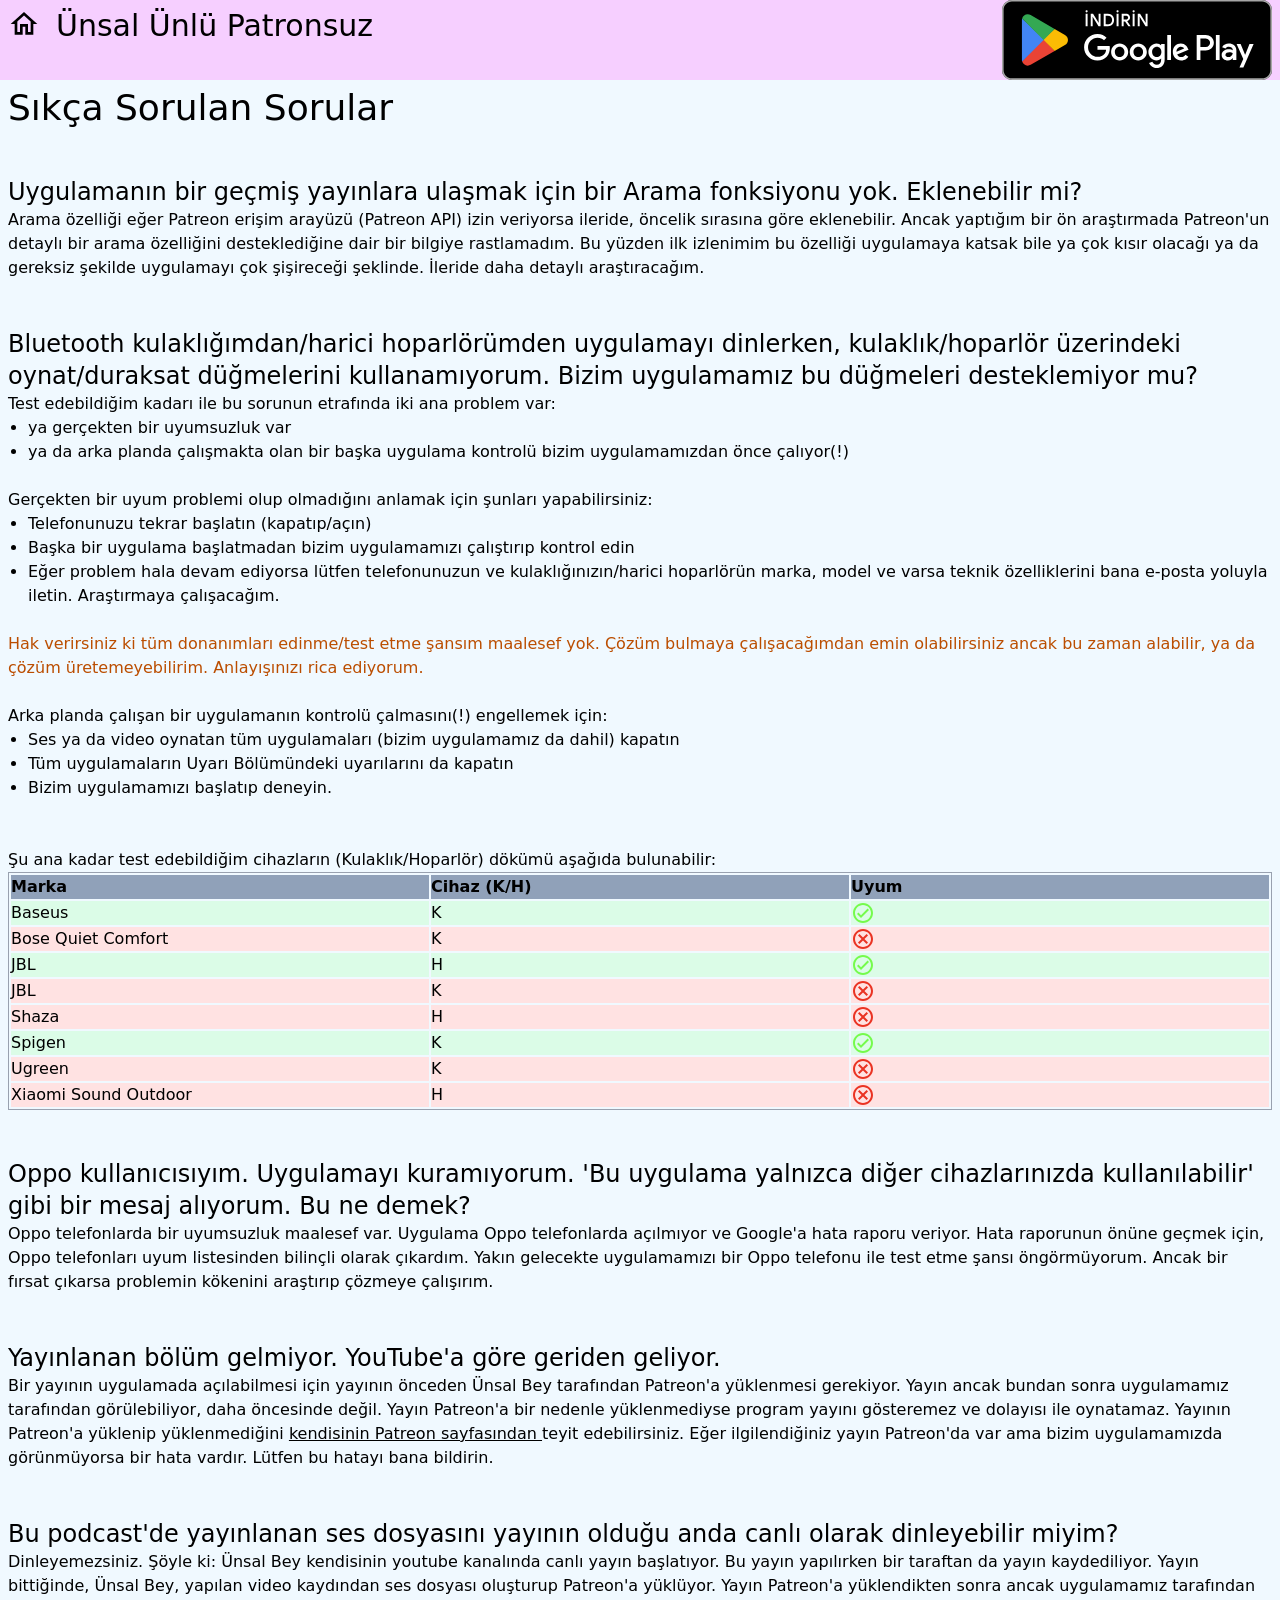
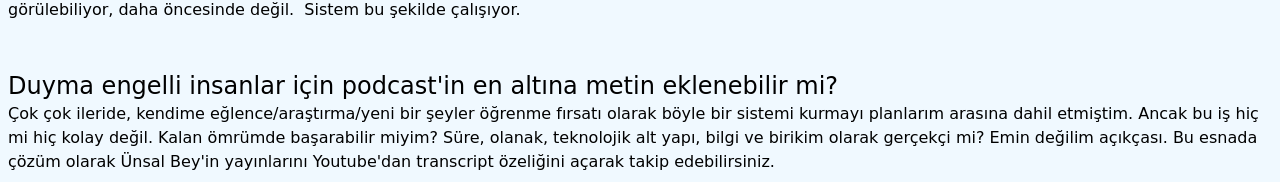
==== docs/faq.html @ acc2237f "Added faq page" ====
<!doctype html>
<html lang="tr">

<head>
    <meta charset="UTF-8">
    <meta name="viewport" content="width=device-width, initial-scale=1.0">
    <meta name="description"
        content="Explains the features of Unsal Unlu Podcast Player (Ünsal Ünlü e-yayımları) mobile application">
    <meta
        keywords="Ünsal Ünlü, mobil, cep, uygulama, gündem, gazete, manşet, yorum, siyaset, doğru, tarafsız, gazetecilik, medya okuma sözlüğü, kitap, tanıtım, umut, destek, omuzomuza, kurtulus">
    <meta name="robots" content="index, follow">
    <meta name="author" content="Alp Tunç">

    <title>Ünsal Ünlü Patronsuz</title>
    <link rel="shortcut icon" type="image/x-icon" href="favicon.ico">
    <link href="./output.css" rel="stylesheet" />
</head>

<body>
    <div class="sticky flex width-full top-0 h-20 bg-fuchsia-200 z-50">
        <div class="flex w-4/6 p-2 content-center">
            <a class="pr-4" href="index.html">
                <img class="h-8" src="assets/svg/home_24dp_000000.svg" alt="Ana Sayfa" />
            </a>
            <p class="font-sans text-xl md:text-3xl text-start">Ünsal Ünlü Patronsuz</p>
        </div>
        <div class="flex w-2/6 items-center justify-end p-2 ">
            <a href="https://play.google.com/store/apps/details?id=net.alptunc.uupp">
                <img class="h-20" src="assets/svg/GetItOnGooglePlay_Badge_Web_color_Turkish.svg"
                    alt="Uygulamanın Google Play Store'daki sayfası" />
            </a>
        </div>
    </div>

    <main id="point-zero" class="flex-1 overflow-y-scroll">




        <!-- +++++++++++++++++++++++++++++++++++++++++++++++++++ -->
        <!-- +++++++++++++++++++++++++++++++++++++++++++++++++++ -->
        <!-- +++++++++++++++++++++++++++++++++++++++++++++++++++ -->




        <div id="page1" class="flex-col min-h-screen bg-sky-50 gap-5 p-2">


            <div class="text-4xl">Sıkça Sorulan Sorular</div>
            <br />
            <br />
            <p class="text-2xl">
                Uygulamanın bir geçmiş yayınlara ulaşmak için bir Arama fonksiyonu yok. Eklenebilir mi?
            </p>
            <p>
                Arama özelliği eğer Patreon erişim arayüzü (Patreon API) izin veriyorsa ileride, öncelik sırasına göre
                eklenebilir. Ancak yaptığım bir ön araştırmada Patreon'un detaylı bir arama özelliğini desteklediğine
                dair bir bilgiye rastlamadım. Bu yüzden ilk izlenimim bu özelliği uygulamaya katsak bile ya çok kısır
                olacağı ya da gereksiz şekilde uygulamayı çok şişireceği şeklinde. İleride daha detaylı araştıracağım.

            </p>
            <br />
            <br />
            <p class="text-2xl">
                Bluetooth kulaklığımdan/harici hoparlörümden uygulamayı dinlerken,
                kulaklık/hoparlör üzerindeki oynat/duraksat düğmelerini kullanamıyorum. Bizim uygulamamız bu
                düğmeleri desteklemiyor mu?
            </p>
            <p>
                Test edebildiğim kadarı ile bu sorunun etrafında iki ana problem var:
            </p>
            <ul class="pl-5 list-disc list-outside">
                <li>
                    ya gerçekten bir uyumsuzluk var
                </li>
                <li>
                    ya da arka planda çalışmakta olan bir başka uygulama kontrolü bizim uygulamamızdan önce çalıyor(!)
                </li>
            </ul>
            <br />

            Gerçekten bir uyum problemi olup olmadığını anlamak için şunları yapabilirsiniz:
            <ul class="pl-5 list-disc list-outside">
                <li>
                    Telefonunuzu tekrar başlatın (kapatıp/açın)
                </li>
                <li>
                    Başka bir uygulama başlatmadan bizim uygulamamızı çalıştırıp kontrol edin
                </li>
                <li>
                    Eğer problem hala devam ediyorsa lütfen telefonunuzun ve kulaklığınızın/harici hoparlörün marka,
                    model ve varsa teknik özelliklerini bana e-posta yoluyla iletin. Araştırmaya çalışacağım.
                </li>
            </ul>
            <br />
            <p class="text-amber-700">
                Hak verirsiniz ki tüm donanımları edinme/test etme şansım maalesef yok. Çözüm bulmaya çalışacağımdan
                emin
                olabilirsiniz ancak bu zaman
                alabilir, ya da çözüm üretemeyebilirim. Anlayışınızı rica ediyorum.
            </p>
            <br />

            Arka planda çalışan bir uygulamanın kontrolü çalmasını(!) engellemek için:
            <ul class="pl-5 list-disc list-outside">
                <li>
                    Ses ya da video oynatan tüm uygulamaları (bizim uygulamamız da dahil) kapatın
                </li>
                <li>
                    Tüm uygulamaların Uyarı Bölümündeki uyarılarını da kapatın
                </li>
                <li>
                    Bizim uygulamamızı başlatıp deneyin.
                </li>
            </ul>
            <br />

            <br />
            Şu ana kadar test edebildiğim cihazların (Kulaklık/Hoparlör) dökümü aşağıda bulunabilir:
            <table class="border-separate border border-gray-400 w-full text-left">
                <thead>
                    <tr class="bg-slate-400">
                        <th>Marka</th>
                        <th>Cihaz (K/H)</th>
                        <th>Uyum</th>
                    </tr>
                </thead>
                <tbody>
                    <tr class="bg-green-100">
                        <td class="w-1/3">Baseus</td>
                        <td class="w-1/3">K</td>
                        <td class="w-1/3"><img src="assets/svg/check_circle_24dp_75FB4C.svg"></td>
                    </tr>
                    <tr class="bg-red-100">
                        <td class="w-1/3">Bose Quiet Comfort</td>
                        <td class="w-1/3">K</td>
                        <td class="w-1/3"><img src="assets/svg/cancel_24dp_EA3323.svg"></td>
                    </tr>
                    <tr class="bg-green-100">
                        <td>JBL</td>
                        <td>H</td>
                        <td><img src="assets/svg/check_circle_24dp_75FB4C.svg"></td>
                    </tr>
                    <tr class="bg-red-100">
                        <td>JBL</td>
                        <td>K</td>
                        <td><img src="assets/svg/cancel_24dp_EA3323.svg"></td>
                    </tr>
                    <tr class="bg-red-100">
                        <td>Shaza</td>
                        <td>H</td>
                        <td><img src="assets/svg/cancel_24dp_EA3323.svg"></td>
                    </tr>
                    <tr class="bg-green-100">
                        <td>Spigen</td>
                        <td>K</td>
                        <td><img src="assets/svg/check_circle_24dp_75FB4C.svg"></td>
                    </tr>
                    <tr class="bg-red-100">
                        <td>Ugreen</td>
                        <td>K</td>
                        <td><img src="assets/svg/cancel_24dp_EA3323.svg"></td>
                    </tr>
                    <tr class="bg-red-100">
                        <td>Xiaomi Sound Outdoor</td>
                        <td>H</td>
                        <td><img src="assets/svg/cancel_24dp_EA3323.svg"></td>
                    </tr>
                </tbody>
            </table>

            <br />
            <br />

            <p class="text-2xl">
                Oppo kullanıcısıyım. Uygulamayı kuramıyorum. 'Bu uygulama yalnızca diğer cihazlarınızda kullanılabilir'
                gibi bir mesaj alıyorum. Bu ne demek?
            </p>
            <p>
                Oppo telefonlarda bir uyumsuzluk maalesef var. Uygulama Oppo telefonlarda açılmıyor ve Google'a hata
                raporu veriyor. Hata raporunun önüne geçmek için, Oppo telefonları uyum listesinden bilinçli olarak
                çıkardım. Yakın gelecekte uygulamamızı bir Oppo telefonu ile test etme şansı öngörmüyorum. Ancak bir
                fırsat çıkarsa problemin kökenini araştırıp çözmeye çalışırım.
            </p>

            <br />
            <br />

            <p class="text-2xl">
                Yayınlanan bölüm gelmiyor. YouTube'a göre geriden geliyor.
            </p>
            <p>
                Bir yayının uygulamada açılabilmesi için yayının önceden Ünsal Bey tarafından Patreon'a yüklenmesi
                gerekiyor.
                Yayın ancak bundan sonra uygulamamız tarafından görülebiliyor, daha öncesinde değil. Yayın Patreon'a bir
                nedenle yüklenmediyse program yayını
                gösteremez ve dolayısı ile oynatamaz. Yayının Patreon'a yüklenip yüklenmediğini <a
                    href="https://patreon.com/unsalunlu" class="underline"> kendisinin Patreon sayfasından </a> teyit
                edebilirsiniz. Eğer ilgilendiğiniz
                yayın Patreon'da var ama bizim uygulamamızda görünmüyorsa bir hata vardır. Lütfen bu hatayı bana
                bildirin.</a>
            </p>
            <br />
            <br />


            <p class="text-2xl">Bu podcast'de yayınlanan ses dosyasını yayının olduğu anda canlı olarak
                dinleyebilir miyim?</li>
            </p>

            <p>
                Dinleyemezsiniz. Şöyle ki:
                Ünsal Bey kendisinin youtube kanalında canlı yayın başlatıyor. Bu yayın yapılırken bir taraftan da
                yayın kaydediliyor. Yayın bittiğinde, Ünsal Bey, yapılan video kaydından ses dosyası oluşturup
                Patreon'a yüklüyor. Yayın Patreon'a yüklendikten sonra ancak uygulamamız tarafından
                görülebiliyor, daha öncesinde değil. 

                Sistem bu şekilde çalışıyor.
            </p>

            <br />
            <br />

            <p class="text-2xl">
                Duyma engelli insanlar için podcast'in en altına metin eklenebilir mi?
            </p>
            <p>
                Çok çok ileride, kendime eğlence/araştırma/yeni bir şeyler öğrenme fırsatı olarak böyle bir sistemi
                kurmayı planlarım arasına dahil etmiştim. Ancak bu iş hiç mi hiç kolay değil. Kalan ömrümde başarabilir
                miyim?
                Süre, olanak, teknolojik alt yapı, bilgi ve birikim olarak gerçekçi mi? Emin değilim açıkçası. Bu esnada
                çözüm olarak Ünsal Bey'in yayınlarını Youtube'dan transcript özeliğini açarak takip
                edebilirsiniz.
            </p>

        </div> <!-- page1-->



    </main>

</body>

</html
---- docs/output.css ----
/*! tailwindcss v4.3.2 | MIT License | https://tailwindcss.com */
@layer properties;
@layer theme, base, components, utilities;
@layer theme {
  :root, :host {
    --font-sans: ui-sans-serif, system-ui, sans-serif, 'Apple Color Emoji', 'Segoe UI Emoji', 'Segoe UI Symbol',
    'Noto Color Emoji';
    --font-mono: ui-monospace, SFMono-Regular, Menlo, Monaco, Consolas, 'Liberation Mono', 'Courier New',
    monospace;
    --color-red-100: oklch(93.6% 0.032 17.717);
    --color-red-400: oklch(70.4% 0.191 22.216);
    --color-red-500: oklch(63.7% 0.237 25.331);
    --color-orange-400: oklch(75% 0.183 55.934);
    --color-amber-700: oklch(55.5% 0.163 48.998);
    --color-yellow-300: oklch(90.5% 0.182 98.111);
    --color-green-100: oklch(96.2% 0.044 156.743);
    --color-green-400: oklch(79.2% 0.209 151.711);
    --color-sky-50: oklch(97.7% 0.013 236.62);
    --color-sky-100: oklch(95.1% 0.026 236.824);
    --color-sky-200: oklch(90.1% 0.058 230.902);
    --color-blue-400: oklch(70.7% 0.165 254.624);
    --color-indigo-200: oklch(87% 0.065 274.039);
    --color-fuchsia-200: oklch(90.3% 0.076 319.62);
    --color-pink-500: oklch(65.6% 0.241 354.308);
    --color-pink-800: oklch(45.9% 0.187 3.815);
    --color-slate-400: oklch(70.4% 0.04 256.788);
    --color-slate-600: oklch(44.6% 0.043 257.281);
    --color-gray-400: oklch(70.7% 0.022 261.325);
    --spacing: 0.25rem;
    --text-xs: 0.75rem;
    --text-xs--line-height: calc(1 / 0.75);
    --text-sm: 0.875rem;
    --text-sm--line-height: calc(1.25 / 0.875);
    --text-base: 1rem;
    --text-base--line-height: calc(1.5 / 1);
    --text-xl: 1.25rem;
    --text-xl--line-height: calc(1.75 / 1.25);
    --text-2xl: 1.5rem;
    --text-2xl--line-height: calc(2 / 1.5);
    --text-3xl: 1.875rem;
    --text-3xl--line-height: calc(2.25 / 1.875);
    --text-4xl: 2.25rem;
    --text-4xl--line-height: calc(2.5 / 2.25);
    --text-5xl: 3rem;
    --text-5xl--line-height: 1;
    --text-6xl: 3.75rem;
    --text-6xl--line-height: 1;
    --font-weight-extralight: 200;
    --font-weight-medium: 500;
    --font-weight-bold: 700;
    --radius-md: 0.375rem;
    --radius-xl: 0.75rem;
    --ease-in-out: cubic-bezier(0.4, 0, 0.2, 1);
    --animate-bounce: bounce 1s infinite;
    --perspective-normal: 500px;
    --default-font-family: var(--font-sans);
    --default-mono-font-family: var(--font-mono);
  }
}
@layer base {
  *, ::after, ::before, ::backdrop, ::file-selector-button {
    box-sizing: border-box;
    margin: 0;
    padding: 0;
    border: 0 solid;
  }
  html, :host {
    line-height: 1.5;
    -webkit-text-size-adjust: 100%;
    tab-size: 4;
    font-family: var(--default-font-family, ui-sans-serif, system-ui, sans-serif, 'Apple Color Emoji', 'Segoe UI Emoji', 'Segoe UI Symbol', 'Noto Color Emoji');
    font-feature-settings: var(--default-font-feature-settings, normal);
    font-variation-settings: var(--default-font-variation-settings, normal);
    -webkit-tap-highlight-color: transparent;
  }
  hr {
    height: 0;
    color: inherit;
    border-top-width: 1px;
  }
  abbr:where([title]) {
    -webkit-text-decoration: underline dotted;
    text-decoration: underline dotted;
  }
  h1, h2, h3, h4, h5, h6 {
    font-size: inherit;
    font-weight: inherit;
  }
  a {
    color: inherit;
    -webkit-text-decoration: inherit;
    text-decoration: inherit;
  }
  b, strong {
    font-weight: bolder;
  }
  code, kbd, samp, pre {
    font-family: var(--default-mono-font-family, ui-monospace, SFMono-Regular, Menlo, Monaco, Consolas, 'Liberation Mono', 'Courier New', monospace);
    font-feature-settings: var(--default-mono-font-feature-settings, normal);
    font-variation-settings: var(--default-mono-font-variation-settings, normal);
    font-size: 1em;
  }
  small {
    font-size: 80%;
  }
  sub, sup {
    font-size: 75%;
    line-height: 0;
    position: relative;
    vertical-align: baseline;
  }
  sub {
    bottom: -0.25em;
  }
  sup {
    top: -0.5em;
  }
  table {
    text-indent: 0;
    border-color: inherit;
    border-collapse: collapse;
  }
  :-moz-focusring {
    outline: auto;
  }
  progress {
    vertical-align: baseline;
  }
  summary {
    display: list-item;
  }
  ol, ul, menu {
    list-style: none;
  }
  img, svg, video, canvas, audio, iframe, embed, object {
    display: block;
    vertical-align: middle;
  }
  img, video {
    max-width: 100%;
    height: auto;
  }
  button, input, select, optgroup, textarea, ::file-selector-button {
    font: inherit;
    font-feature-settings: inherit;
    font-variation-settings: inherit;
    letter-spacing: inherit;
    color: inherit;
    border-radius: 0;
    background-color: transparent;
    opacity: 1;
  }
  :where(select:is([multiple], [size])) optgroup {
    font-weight: bolder;
  }
  :where(select:is([multiple], [size])) optgroup option {
    padding-inline-start: 20px;
  }
  ::file-selector-button {
    margin-inline-end: 4px;
  }
  ::placeholder {
    opacity: 1;
  }
  @supports (not (-webkit-appearance: -apple-pay-button))  or (contain-intrinsic-size: 1px) {
    ::placeholder {
      color: currentcolor;
      @supports (color: color-mix(in lab, red, red)) {
        color: color-mix(in oklab, currentcolor 50%, transparent);
      }
    }
  }
  textarea {
    resize: vertical;
  }
  ::-webkit-search-decoration {
    -webkit-appearance: none;
  }
  ::-webkit-date-and-time-value {
    min-height: 1lh;
    text-align: inherit;
  }
  ::-webkit-datetime-edit {
    display: inline-flex;
  }
  ::-webkit-datetime-edit-fields-wrapper {
    padding: 0;
  }
  ::-webkit-datetime-edit, ::-webkit-datetime-edit-year-field, ::-webkit-datetime-edit-month-field, ::-webkit-datetime-edit-day-field, ::-webkit-datetime-edit-hour-field, ::-webkit-datetime-edit-minute-field, ::-webkit-datetime-edit-second-field, ::-webkit-datetime-edit-millisecond-field, ::-webkit-datetime-edit-meridiem-field {
    padding-block: 0;
  }
  ::-webkit-calendar-picker-indicator {
    line-height: 1;
  }
  :-moz-ui-invalid {
    box-shadow: none;
  }
  button, input:where([type='button'], [type='reset'], [type='submit']), ::file-selector-button {
    appearance: button;
  }
  ::-webkit-inner-spin-button, ::-webkit-outer-spin-button {
    height: auto;
  }
  [hidden]:where(:not([hidden='until-found'])) {
    display: none !important;
  }
}
@layer utilities {
  .sticky {
    position: sticky;
  }
  .top-0 {
    top: 0;
  }
  .z-10 {
    z-index: 10;
  }
  .z-40 {
    z-index: 40;
  }
  .z-50 {
    z-index: 50;
  }
  .col-span-2 {
    grid-column: span 2 / span 2;
  }
  .m-4 {
    margin: calc(var(--spacing) * 4);
  }
  .mb-6 {
    margin-bottom: calc(var(--spacing) * 6);
  }
  .flex {
    display: flex;
  }
  .grid {
    display: grid;
  }
  .size-6 {
    width: calc(var(--spacing) * 6);
    height: calc(var(--spacing) * 6);
  }
  .h-1\/10 {
    height: calc(1 / 10 * 100%);
  }
  .h-6 {
    height: calc(var(--spacing) * 6);
  }
  .h-7\/10 {
    height: calc(7 / 10 * 100%);
  }
  .h-8 {
    height: calc(var(--spacing) * 8);
  }
  .h-20 {
    height: calc(var(--spacing) * 20);
  }
  .max-h-8\/10 {
    max-height: calc(8 / 10 * 100%);
  }
  .max-h-9\/10 {
    max-height: calc(9 / 10 * 100%);
  }
  .min-h-screen {
    min-height: 100vh;
  }
  .w-1\/3 {
    width: calc(1 / 3 * 100%);
  }
  .w-2\/6 {
    width: calc(2 / 6 * 100%);
  }
  .w-4\/6 {
    width: calc(4 / 6 * 100%);
  }
  .w-8\/10 {
    width: calc(8 / 10 * 100%);
  }
  .w-full {
    width: 100%;
  }
  .flex-1 {
    flex: 1;
  }
  .basis-3\/12 {
    flex-basis: calc(3 / 12 * 100%);
  }
  .basis-9\/12 {
    flex-basis: calc(9 / 12 * 100%);
  }
  .basis-full {
    flex-basis: 100%;
  }
  .border-separate {
    border-collapse: separate;
  }
  .-translate-x-full {
    --tw-translate-x: -100%;
    translate: var(--tw-translate-x) var(--tw-translate-y);
  }
  .translate-x-\[0\%\] {
    --tw-translate-x: 0%;
    translate: var(--tw-translate-x) var(--tw-translate-y);
  }
  .translate-x-full {
    --tw-translate-x: 100%;
    translate: var(--tw-translate-x) var(--tw-translate-y);
  }
  .scale-80 {
    --tw-scale-x: 80%;
    --tw-scale-y: 80%;
    --tw-scale-z: 80%;
    scale: var(--tw-scale-x) var(--tw-scale-y);
  }
  .scale-100 {
    --tw-scale-x: 100%;
    --tw-scale-y: 100%;
    --tw-scale-z: 100%;
    scale: var(--tw-scale-x) var(--tw-scale-y);
  }
  .-rotate-y-20 {
    --tw-rotate-y: rotateY(calc(20deg * -1));
    transform: var(--tw-rotate-x,) var(--tw-rotate-y,) var(--tw-rotate-z,) var(--tw-skew-x,) var(--tw-skew-y,);
  }
  .rotate-y-20 {
    --tw-rotate-y: rotateY(20deg);
    transform: var(--tw-rotate-x,) var(--tw-rotate-y,) var(--tw-rotate-z,) var(--tw-skew-x,) var(--tw-skew-y,);
  }
  .transform {
    transform: var(--tw-rotate-x,) var(--tw-rotate-y,) var(--tw-rotate-z,) var(--tw-skew-x,) var(--tw-skew-y,);
  }
  .animate-bounce {
    animation: var(--animate-bounce);
  }
  .list-inside {
    list-style-position: inside;
  }
  .list-outside {
    list-style-position: outside;
  }
  .list-decimal {
    list-style-type: decimal;
  }
  .list-disc {
    list-style-type: disc;
  }
  .grid-cols-2 {
    grid-template-columns: repeat(2, minmax(0, 1fr));
  }
  .flex-col {
    flex-direction: column;
  }
  .flex-row {
    flex-direction: row;
  }
  .content-center {
    align-content: center;
  }
  .content-end {
    align-content: flex-end;
  }
  .items-center {
    align-items: center;
  }
  .items-start {
    align-items: flex-start;
  }
  .justify-center {
    justify-content: center;
  }
  .justify-end {
    justify-content: flex-end;
  }
  .justify-start {
    justify-content: flex-start;
  }
  .gap-4 {
    gap: calc(var(--spacing) * 4);
  }
  .gap-5 {
    gap: calc(var(--spacing) * 5);
  }
  .gap-10 {
    gap: calc(var(--spacing) * 10);
  }
  .gap-x-2 {
    column-gap: calc(var(--spacing) * 2);
  }
  .place-self-center {
    place-self: center;
  }
  .overflow-y-scroll {
    overflow-y: scroll;
  }
  .rounded-md {
    border-radius: var(--radius-md);
  }
  .rounded-xl {
    border-radius: var(--radius-xl);
  }
  .border {
    border-style: var(--tw-border-style);
    border-width: 1px;
  }
  .border-4 {
    border-style: var(--tw-border-style);
    border-width: 4px;
  }
  .border-blue-400 {
    border-color: var(--color-blue-400);
  }
  .border-gray-400 {
    border-color: var(--color-gray-400);
  }
  .border-red-500 {
    border-color: var(--color-red-500);
  }
  .bg-fuchsia-200 {
    background-color: var(--color-fuchsia-200);
  }
  .bg-green-100 {
    background-color: var(--color-green-100);
  }
  .bg-green-400 {
    background-color: var(--color-green-400);
  }
  .bg-orange-400 {
    background-color: var(--color-orange-400);
  }
  .bg-red-100 {
    background-color: var(--color-red-100);
  }
  .bg-red-400 {
    background-color: var(--color-red-400);
  }
  .bg-sky-50 {
    background-color: var(--color-sky-50);
  }
  .bg-sky-100 {
    background-color: var(--color-sky-100);
  }
  .bg-sky-200 {
    background-color: var(--color-sky-200);
  }
  .bg-slate-400 {
    background-color: var(--color-slate-400);
  }
  .bg-radial {
    --tw-gradient-position: in oklab;
    background-image: radial-gradient(var(--tw-gradient-stops));
  }
  .from-indigo-200 {
    --tw-gradient-from: var(--color-indigo-200);
    --tw-gradient-stops: var(--tw-gradient-via-stops, var(--tw-gradient-position), var(--tw-gradient-from) var(--tw-gradient-from-position), var(--tw-gradient-to) var(--tw-gradient-to-position));
  }
  .from-yellow-300 {
    --tw-gradient-from: var(--color-yellow-300);
    --tw-gradient-stops: var(--tw-gradient-via-stops, var(--tw-gradient-position), var(--tw-gradient-from) var(--tw-gradient-from-position), var(--tw-gradient-to) var(--tw-gradient-to-position));
  }
  .from-10\% {
    --tw-gradient-from-position: 10%;
  }
  .to-sky-50 {
    --tw-gradient-to: var(--color-sky-50);
    --tw-gradient-stops: var(--tw-gradient-via-stops, var(--tw-gradient-position), var(--tw-gradient-from) var(--tw-gradient-from-position), var(--tw-gradient-to) var(--tw-gradient-to-position));
  }
  .to-sky-100 {
    --tw-gradient-to: var(--color-sky-100);
    --tw-gradient-stops: var(--tw-gradient-via-stops, var(--tw-gradient-position), var(--tw-gradient-from) var(--tw-gradient-from-position), var(--tw-gradient-to) var(--tw-gradient-to-position));
  }
  .to-sky-200 {
    --tw-gradient-to: var(--color-sky-200);
    --tw-gradient-stops: var(--tw-gradient-via-stops, var(--tw-gradient-position), var(--tw-gradient-from) var(--tw-gradient-from-position), var(--tw-gradient-to) var(--tw-gradient-to-position));
  }
  .to-80\% {
    --tw-gradient-to-position: 80%;
  }
  .p-2 {
    padding: calc(var(--spacing) * 2);
  }
  .p-3 {
    padding: calc(var(--spacing) * 3);
  }
  .p-4 {
    padding: calc(var(--spacing) * 4);
  }
  .p-6 {
    padding: calc(var(--spacing) * 6);
  }
  .p-8 {
    padding: calc(var(--spacing) * 8);
  }
  .px-2 {
    padding-inline: calc(var(--spacing) * 2);
  }
  .px-3 {
    padding-inline: calc(var(--spacing) * 3);
  }
  .pe-2 {
    padding-inline-end: calc(var(--spacing) * 2);
  }
  .pr-4 {
    padding-right: calc(var(--spacing) * 4);
  }
  .pb-2 {
    padding-bottom: calc(var(--spacing) * 2);
  }
  .pl-5 {
    padding-left: calc(var(--spacing) * 5);
  }
  .text-center {
    text-align: center;
  }
  .text-left {
    text-align: left;
  }
  .text-start {
    text-align: start;
  }
  .indent-4 {
    text-indent: calc(var(--spacing) * 4);
  }
  .indent-8 {
    text-indent: calc(var(--spacing) * 8);
  }
  .font-sans {
    font-family: var(--font-sans);
  }
  .text-2xl {
    font-size: var(--text-2xl);
    line-height: var(--tw-leading, var(--text-2xl--line-height));
  }
  .text-4xl {
    font-size: var(--text-4xl);
    line-height: var(--tw-leading, var(--text-4xl--line-height));
  }
  .text-base {
    font-size: var(--text-base);
    line-height: var(--tw-leading, var(--text-base--line-height));
  }
  .text-sm {
    font-size: var(--text-sm);
    line-height: var(--tw-leading, var(--text-sm--line-height));
  }
  .text-xl {
    font-size: var(--text-xl);
    line-height: var(--tw-leading, var(--text-xl--line-height));
  }
  .text-xs {
    font-size: var(--text-xs);
    line-height: var(--tw-leading, var(--text-xs--line-height));
  }
  .font-bold {
    --tw-font-weight: var(--font-weight-bold);
    font-weight: var(--font-weight-bold);
  }
  .font-extralight {
    --tw-font-weight: var(--font-weight-extralight);
    font-weight: var(--font-weight-extralight);
  }
  .font-medium {
    --tw-font-weight: var(--font-weight-medium);
    font-weight: var(--font-weight-medium);
  }
  .text-amber-700 {
    color: var(--color-amber-700);
  }
  .text-pink-800 {
    color: var(--color-pink-800);
  }
  .underline {
    text-decoration-line: underline;
  }
  .decoration-pink-500 {
    text-decoration-color: var(--color-pink-500);
  }
  .decoration-pink-800 {
    text-decoration-color: var(--color-pink-800);
  }
  .duration-2000 {
    --tw-duration: 2000ms;
    transition-duration: 2000ms;
  }
  .ease-in-out {
    --tw-ease: var(--ease-in-out);
    transition-timing-function: var(--ease-in-out);
  }
  .perspective-normal {
    perspective: var(--perspective-normal);
  }
  .transform-3d {
    transform-style: preserve-3d;
  }
  .md\:size-9 {
    @media (width >= 48rem) {
      width: calc(var(--spacing) * 9);
      height: calc(var(--spacing) * 9);
    }
  }
  .md\:text-3xl {
    @media (width >= 48rem) {
      font-size: var(--text-3xl);
      line-height: var(--tw-leading, var(--text-3xl--line-height));
    }
  }
  .md\:text-5xl {
    @media (width >= 48rem) {
      font-size: var(--text-5xl);
      line-height: var(--tw-leading, var(--text-5xl--line-height));
    }
  }
  .md\:text-6xl {
    @media (width >= 48rem) {
      font-size: var(--text-6xl);
      line-height: var(--tw-leading, var(--text-6xl--line-height));
    }
  }
}
@property --tw-translate-x {
  syntax: "*";
  inherits: false;
  initial-value: 0;
}
@property --tw-translate-y {
  syntax: "*";
  inherits: false;
  initial-value: 0;
}
@property --tw-translate-z {
  syntax: "*";
  inherits: false;
  initial-value: 0;
}
@property --tw-scale-x {
  syntax: "*";
  inherits: false;
  initial-value: 1;
}
@property --tw-scale-y {
  syntax: "*";
  inherits: false;
  initial-value: 1;
}
@property --tw-scale-z {
  syntax: "*";
  inherits: false;
  initial-value: 1;
}
@property --tw-rotate-x {
  syntax: "*";
  inherits: false;
}
@property --tw-rotate-y {
  syntax: "*";
  inherits: false;
}
@property --tw-rotate-z {
  syntax: "*";
  inherits: false;
}
@property --tw-skew-x {
  syntax: "*";
  inherits: false;
}
@property --tw-skew-y {
  syntax: "*";
  inherits: false;
}
@property --tw-border-style {
  syntax: "*";
  inherits: false;
  initial-value: solid;
}
@property --tw-gradient-position {
  syntax: "*";
  inherits: false;
}
@property --tw-gradient-from {
  syntax: "<color>";
  inherits: false;
  initial-value: #0000;
}
@property --tw-gradient-via {
  syntax: "<color>";
  inherits: false;
  initial-value: #0000;
}
@property --tw-gradient-to {
  syntax: "<color>";
  inherits: false;
  initial-value: #0000;
}
@property --tw-gradient-stops {
  syntax: "*";
  inherits: false;
}
@property --tw-gradient-via-stops {
  syntax: "*";
  inherits: false;
}
@property --tw-gradient-from-position {
  syntax: "<length-percentage>";
  inherits: false;
  initial-value: 0%;
}
@property --tw-gradient-via-position {
  syntax: "<length-percentage>";
  inherits: false;
  initial-value: 50%;
}
@property --tw-gradient-to-position {
  syntax: "<length-percentage>";
  inherits: false;
  initial-value: 100%;
}
@property --tw-font-weight {
  syntax: "*";
  inherits: false;
}
@property --tw-duration {
  syntax: "*";
  inherits: false;
}
@property --tw-ease {
  syntax: "*";
  inherits: false;
}
@keyframes bounce {
  0%, 100% {
    transform: translateY(-25%);
    animation-timing-function: cubic-bezier(0.8, 0, 1, 1);
  }
  50% {
    transform: none;
    animation-timing-function: cubic-bezier(0, 0, 0.2, 1);
  }
}
@layer properties {
  @supports ((-webkit-hyphens: none) and (not (margin-trim: inline))) or ((-moz-orient: inline) and (not (color:rgb(from red r g b)))) {
    *, ::before, ::after, ::backdrop {
      --tw-translate-x: 0;
      --tw-translate-y: 0;
      --tw-translate-z: 0;
      --tw-scale-x: 1;
      --tw-scale-y: 1;
      --tw-scale-z: 1;
      --tw-rotate-x: initial;
      --tw-rotate-y: initial;
      --tw-rotate-z: initial;
      --tw-skew-x: initial;
      --tw-skew-y: initial;
      --tw-border-style: solid;
      --tw-gradient-position: initial;
      --tw-gradient-from: #0000;
      --tw-gradient-via: #0000;
      --tw-gradient-to: #0000;
      --tw-gradient-stops: initial;
      --tw-gradient-via-stops: initial;
      --tw-gradient-from-position: 0%;
      --tw-gradient-via-position: 50%;
      --tw-gradient-to-position: 100%;
      --tw-font-weight: initial;
      --tw-duration: initial;
      --tw-ease: initial;
    }
  }
}
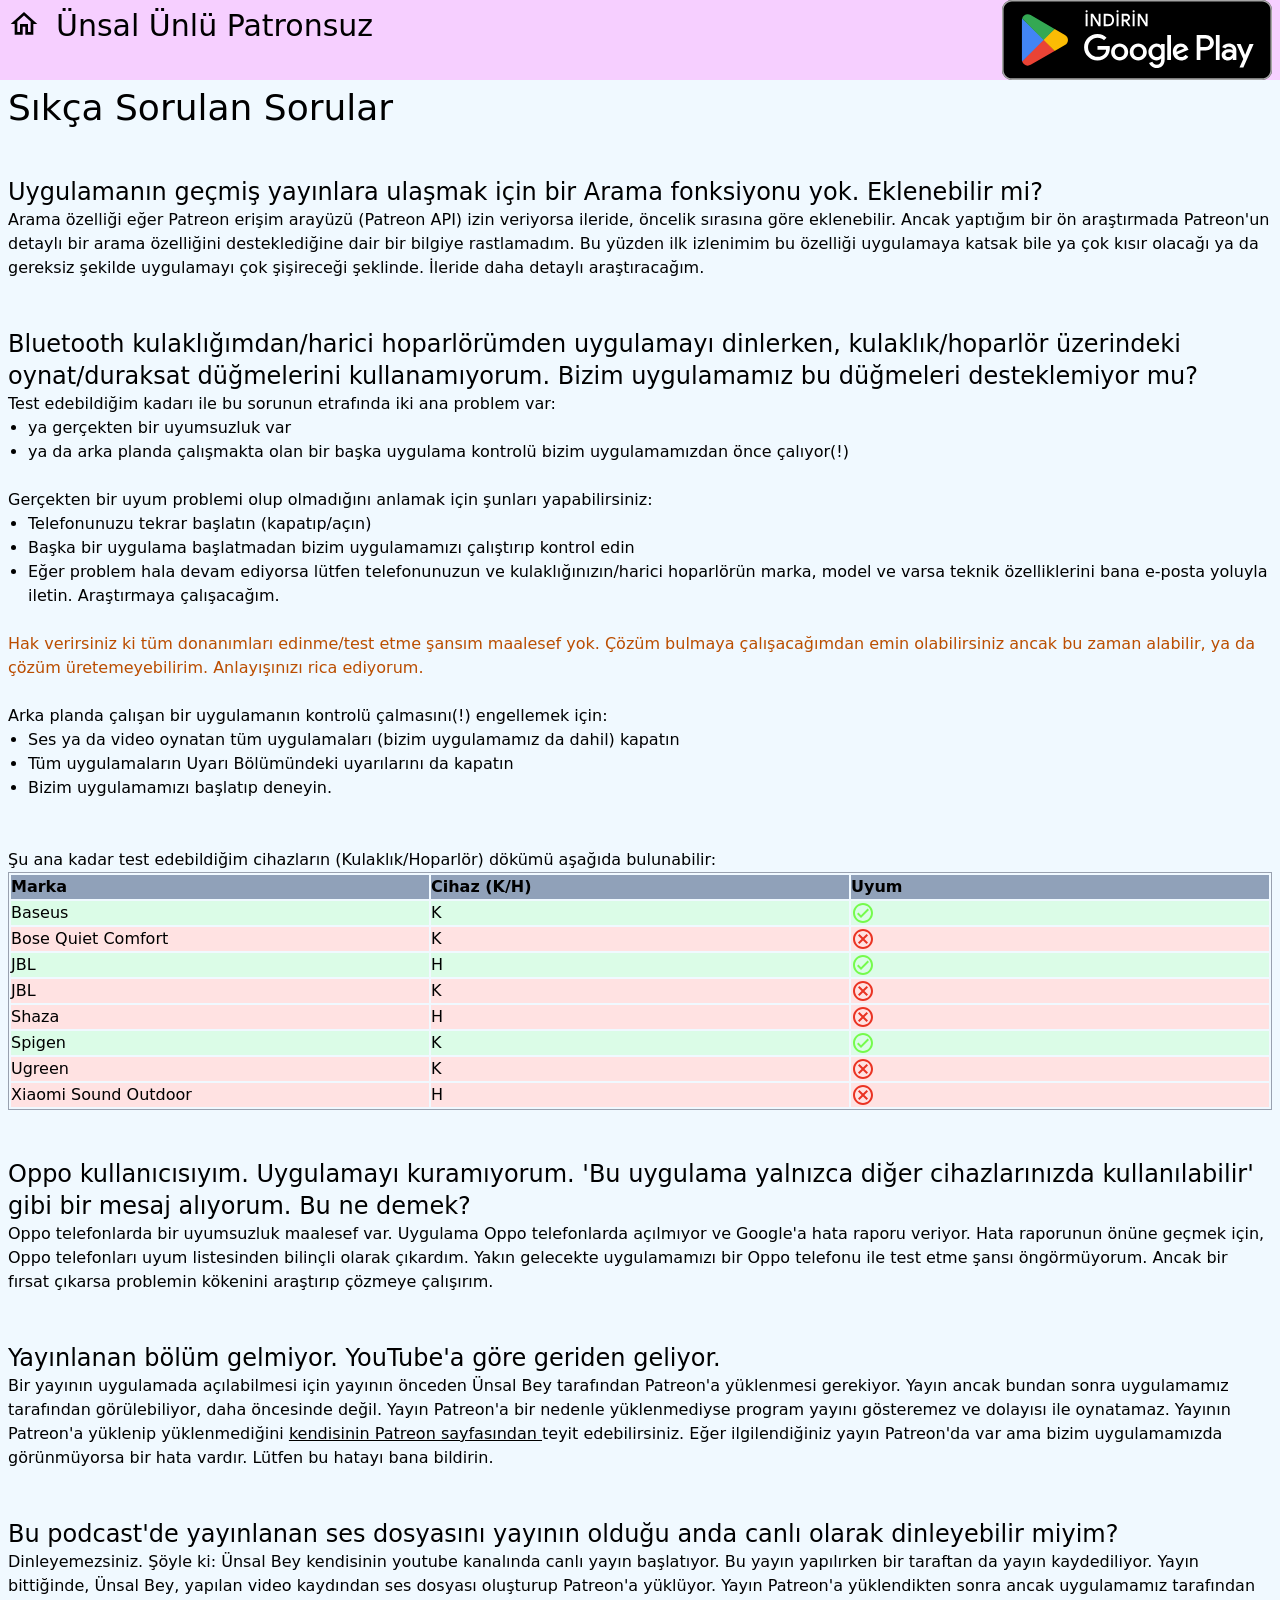
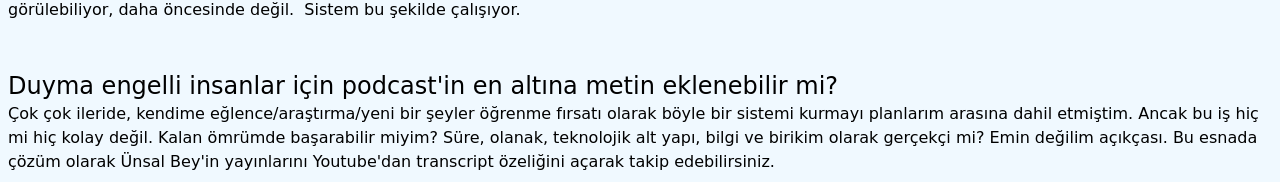
==== commit 433a28f1: "Fixed a typo" ====
--- a/docs/faq.html
+++ b/docs/faq.html
@@ -51,7 +51,7 @@
             <br />
             <br />
             <p class="text-2xl">
-                Uygulamanın bir geçmiş yayınlara ulaşmak için bir Arama fonksiyonu yok. Eklenebilir mi?
+                Uygulamanın geçmiş yayınlara ulaşmak için bir Arama fonksiyonu yok. Eklenebilir mi?
             </p>
             <p>
                 Arama özelliği eğer Patreon erişim arayüzü (Patreon API) izin veriyorsa ileride, öncelik sırasına göre
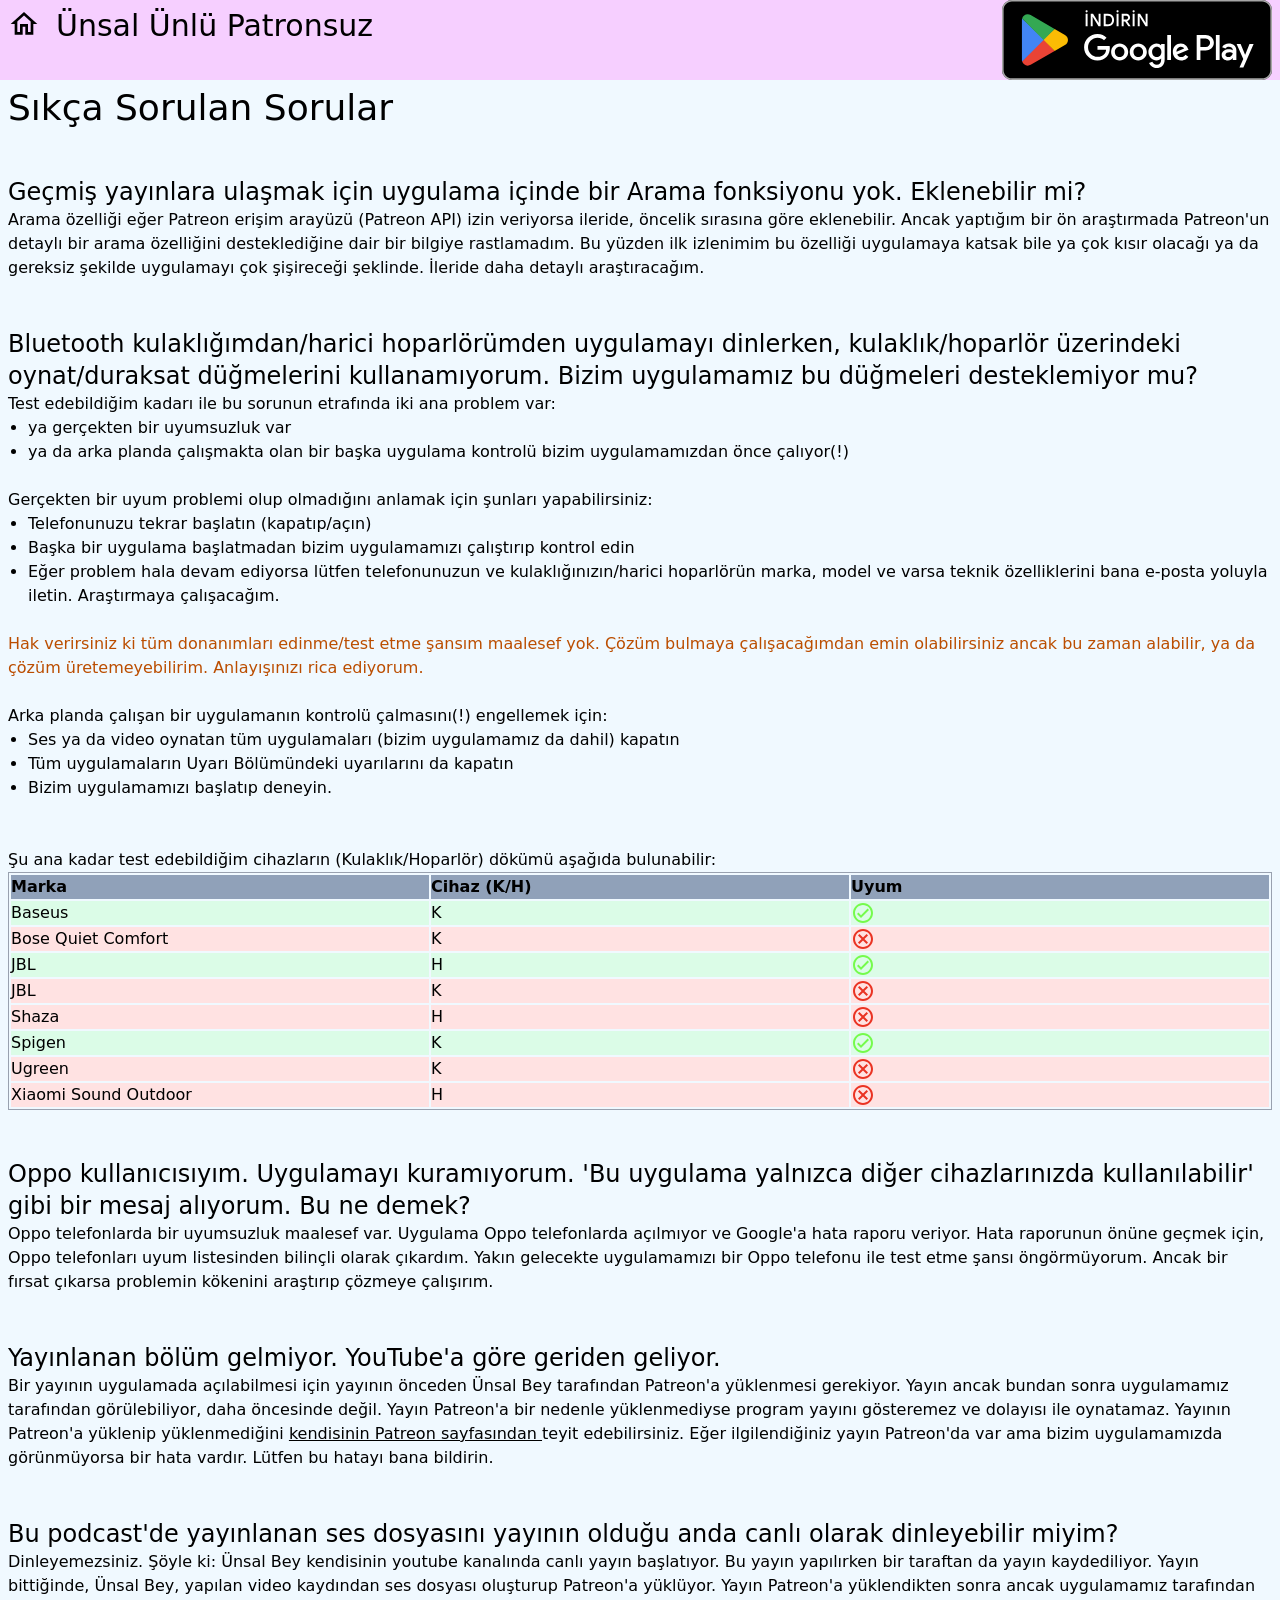
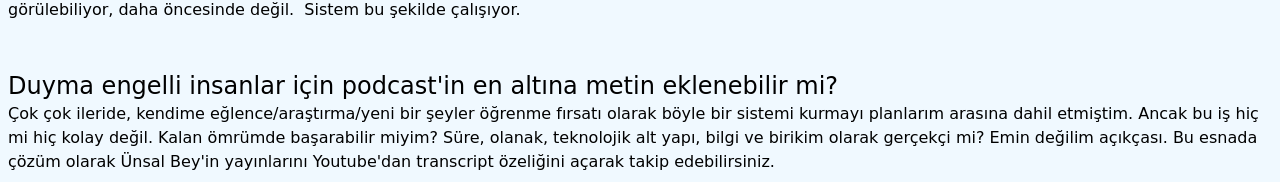
==== commit 5374c6e6: "Fixed a sentence" ====
--- a/docs/faq.html
+++ b/docs/faq.html
@@ -51,7 +51,7 @@
             <br />
             <br />
             <p class="text-2xl">
-                Uygulamanın geçmiş yayınlara ulaşmak için bir Arama fonksiyonu yok. Eklenebilir mi?
+                Geçmiş yayınlara ulaşmak için uygulama içinde bir Arama fonksiyonu yok. Eklenebilir mi?
             </p>
             <p>
                 Arama özelliği eğer Patreon erişim arayüzü (Patreon API) izin veriyorsa ileride, öncelik sırasına göre
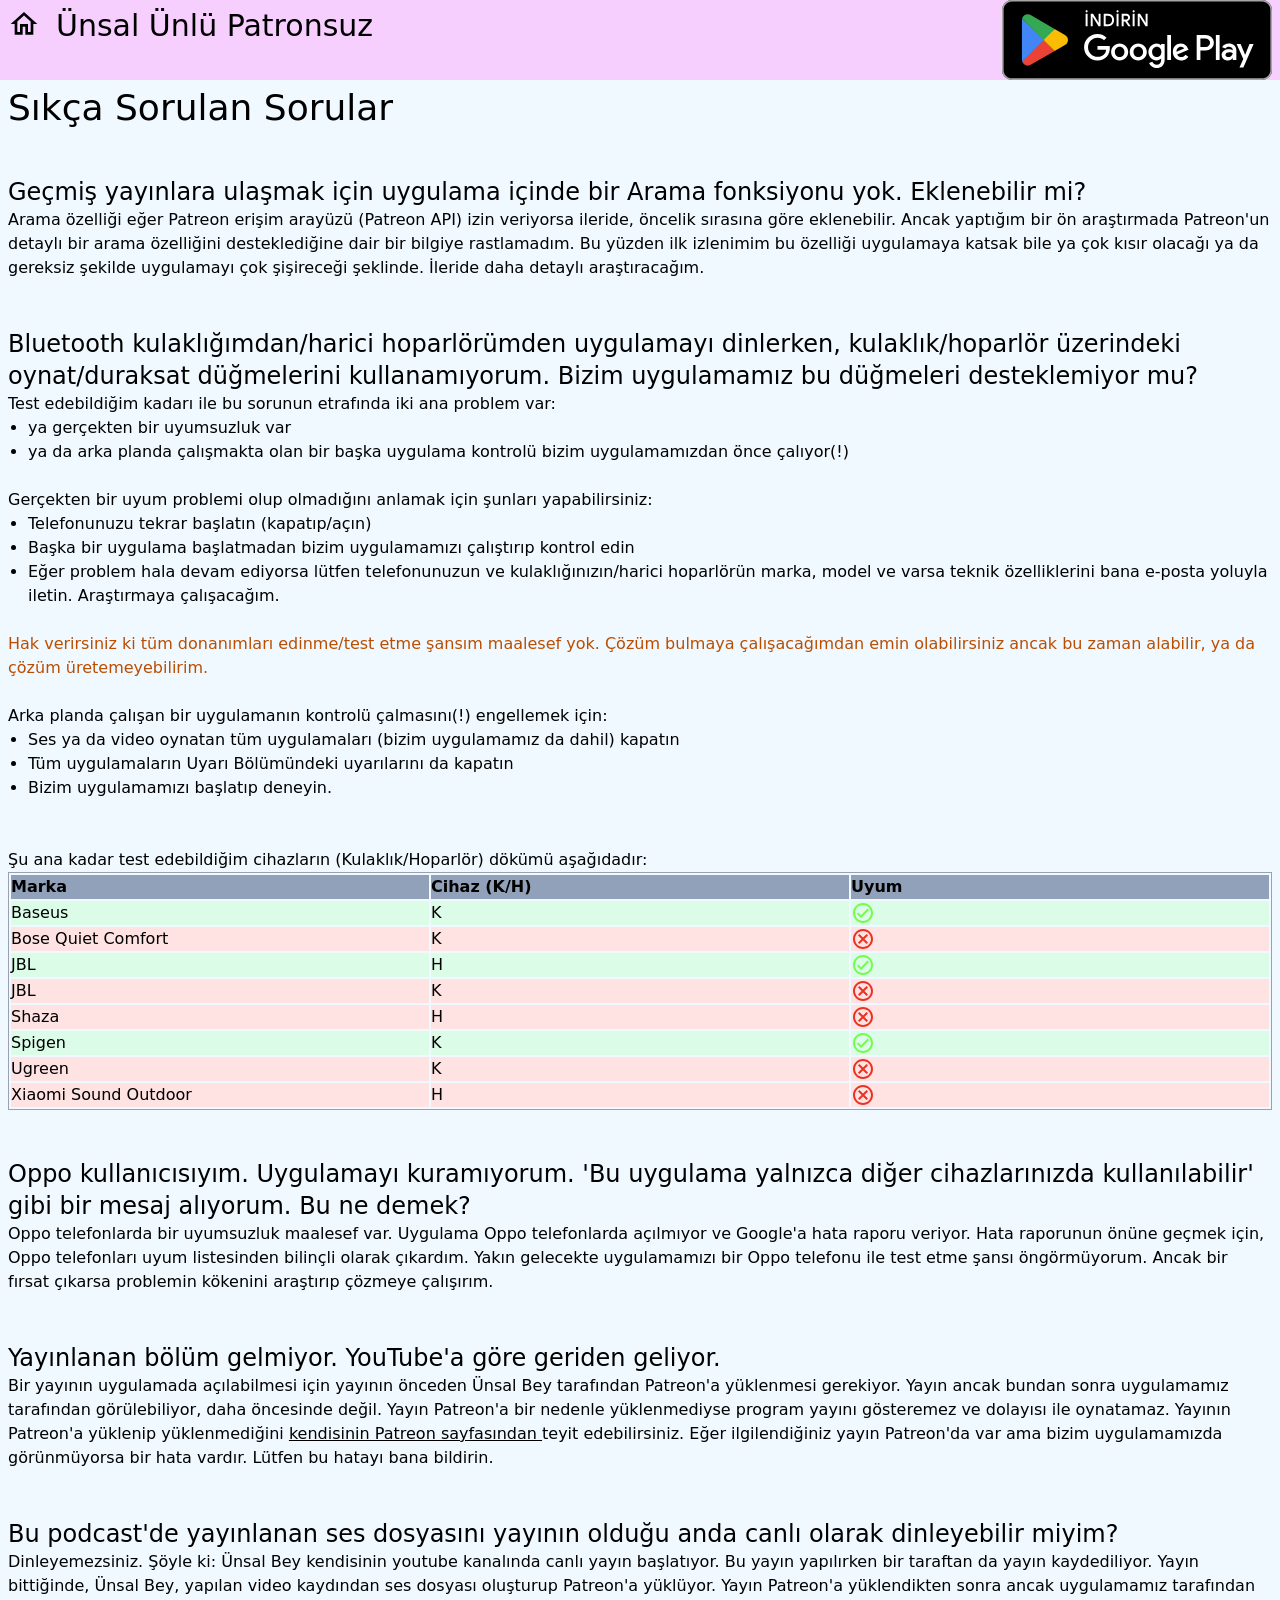
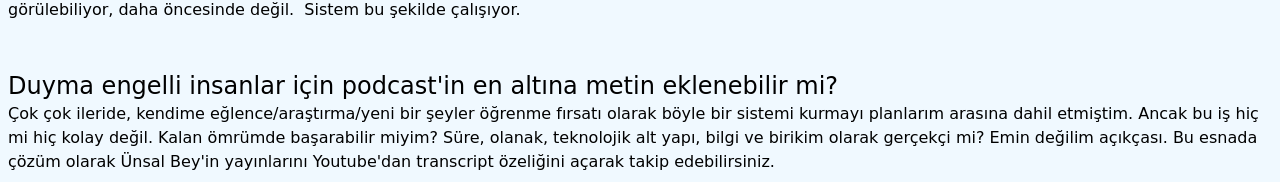
==== commit 5f3fa1c1: "Updated code coverage, fixed 2 sentences on faq.html, restored check_mark.svg as it is required by b" ====
--- a/docs/faq.html
+++ b/docs/faq.html
@@ -98,7 +98,7 @@
                 Hak verirsiniz ki tüm donanımları edinme/test etme şansım maalesef yok. Çözüm bulmaya çalışacağımdan
                 emin
                 olabilirsiniz ancak bu zaman
-                alabilir, ya da çözüm üretemeyebilirim. Anlayışınızı rica ediyorum.
+                alabilir, ya da çözüm üretemeyebilirim.
             </p>
             <br />
 
@@ -117,7 +117,7 @@
             <br />
 
             <br />
-            Şu ana kadar test edebildiğim cihazların (Kulaklık/Hoparlör) dökümü aşağıda bulunabilir:
+            Şu ana kadar test edebildiğim cihazların (Kulaklık/Hoparlör) dökümü aşağıdadır:
             <table class="border-separate border border-gray-400 w-full text-left">
                 <thead>
                     <tr class="bg-slate-400">
